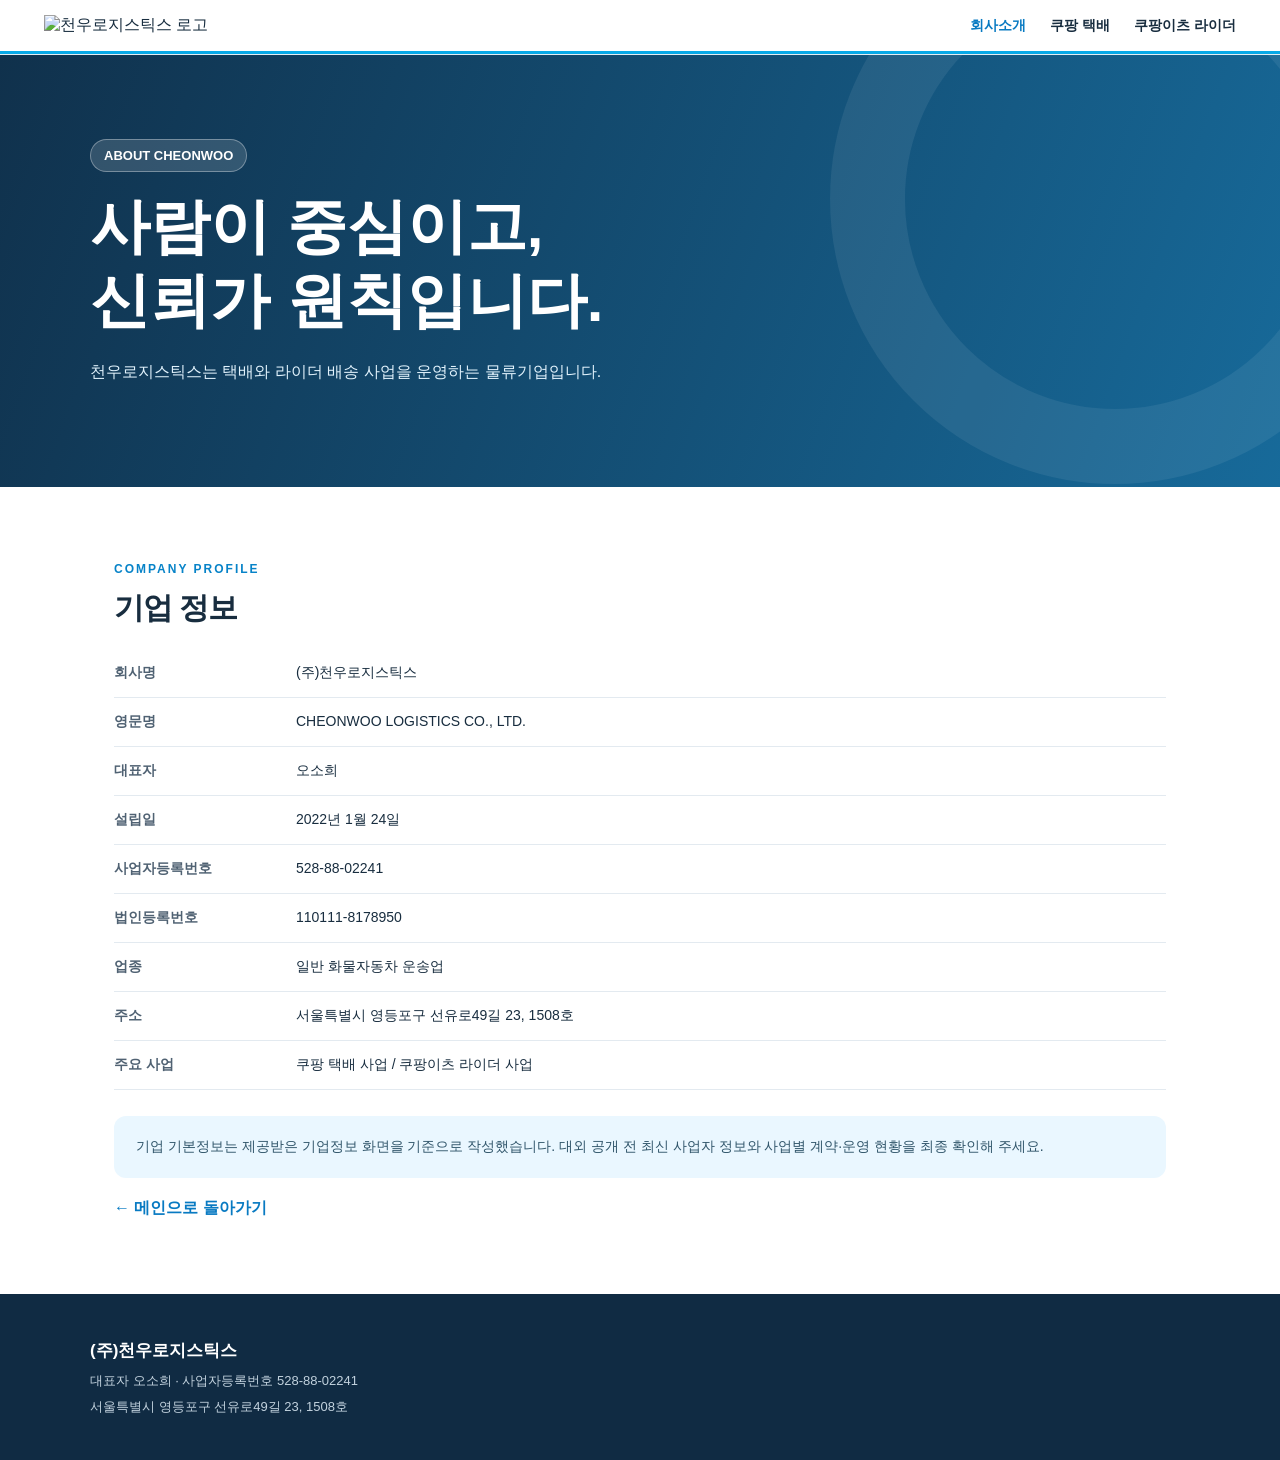
==== company.html @ d4494681 "Add files via upload" ====
<!doctype html><html lang="ko"><head><meta charset="utf-8"><meta name="viewport" content="width=device-width, initial-scale=1"><title>회사소개 | 천우로지스틱스</title><link rel="stylesheet" href="style.css"></head><body><header class="header"><div class="header-inner"><a href="index.html"><img class="logo" src="assets/logo.png" alt="천우로지스틱스 로고"></a><nav class="toplinks"><a class="active" href="company.html">회사소개</a><a href="parcel.html">쿠팡 택배</a><a href="rider.html">쿠팡이츠 라이더</a></nav></div></header><main><section class="subhero"><div class="subhero-inner"><span class="pill">ABOUT CHEONWOO</span><h1>사람이 중심이고,<br>신뢰가 원칙입니다.</h1><p>천우로지스틱스는 택배와 라이더 배송 사업을 운영하는 물류기업입니다.</p></div></section><section class="section"><div class="eyebrow">COMPANY PROFILE</div><h2>기업 정보</h2><div class="info"><strong>회사명</strong><span>(주)천우로지스틱스</span></div><div class="info"><strong>영문명</strong><span>CHEONWOO LOGISTICS CO., LTD.</span></div><div class="info"><strong>대표자</strong><span>오소희</span></div><div class="info"><strong>설립일</strong><span>2022년 1월 24일</span></div><div class="info"><strong>사업자등록번호</strong><span>528-88-02241</span></div><div class="info"><strong>법인등록번호</strong><span>110111-8178950</span></div><div class="info"><strong>업종</strong><span>일반 화물자동차 운송업</span></div><div class="info"><strong>주소</strong><span>서울특별시 영등포구 선유로49길 23, 1508호</span></div><div class="info"><strong>주요 사업</strong><span>쿠팡 택배 사업 / 쿠팡이츠 라이더 사업</span></div><div class="notice" style="margin-top:26px">기업 기본정보는 제공받은 기업정보 화면을 기준으로 작성했습니다. 대외 공개 전 최신 사업자 정보와 사업별 계약·운영 현황을 최종 확인해 주세요.</div><a class="return" href="index.html">← 메인으로 돌아가기</a></section></main><footer class="footer"><div class="footer-inner"><b>(주)천우로지스틱스</b><br>대표자 오소희 · 사업자등록번호 528-88-02241<br>서울특별시 영등포구 선유로49길 23, 1508호</div></footer></body></html>
---- style.css ----
:root{--navy:#102b43;--blue:#087ac2;--cyan:#12a9e8;--ink:#182d3f;--muted:#647584;--bg:#f5f8fb}*{box-sizing:border-box}body{margin:0;font-family:'Noto Sans KR','Malgun Gothic',Arial,sans-serif;color:var(--ink)}a{text-decoration:none;color:inherit}.header{background:#fff;position:sticky;top:0;z-index:10;box-shadow:0 1px 0 #e6edf3}.header-inner{max-width:1200px;margin:auto;padding:15px 24px;display:flex;align-items:center;justify-content:space-between;gap:22px}.logo{width:188px;max-height:62px;object-fit:contain}.toplinks{display:flex;gap:24px;font-size:14px;font-weight:700}.toplinks a:hover,.toplinks a.active{color:#087ac2}.intro{text-align:center;padding:65px 20px 34px}.eyebrow{color:#0783c8;font-weight:800;letter-spacing:2px;font-size:12px}.intro h1{font-size:clamp(30px,4.4vw,55px);line-height:1.25;margin:14px 0}.intro p{color:var(--muted);line-height:1.8;margin:0}.business-nav{display:grid;grid-template-columns:1fr 1fr;max-width:1200px;margin:0 auto 20px;padding:0 24px;gap:12px}.business-nav a{border:1px solid #dce7ee;border-radius:10px;padding:18px;text-align:center;font-size:17px;font-weight:800;background:#fff}.business-nav a:hover{background:#eaf7ff;border-color:#16a9e7}.hero-split{display:grid;grid-template-columns:1fr 1fr;min-height:510px}.hero-panel{position:relative;overflow:hidden;display:flex;align-items:flex-start;flex-direction:column;justify-content:center;padding:clamp(30px,5vw,90px);color:white;isolation:isolate}.hero-panel.parcel{background:linear-gradient(125deg,#10314c,#0b679d)}.hero-panel.rider{background:linear-gradient(125deg,#059bd8,#20c1e8)}.hero-panel:after{content:'';position:absolute;inset:auto -110px -190px auto;width:470px;height:470px;border:75px solid #ffffff12;border-radius:50%;z-index:-1}.hero-panel .tag{font-size:13px;font-weight:800;letter-spacing:2px;opacity:.85}.hero-panel h2{font-size:clamp(31px,3.6vw,52px);line-height:1.25;margin:22px 0}.hero-panel p{font-size:16px;line-height:1.9;max-width:420px;opacity:.92}.cta{display:inline-block;margin-top:22px;background:#fff;color:#0c527b;padding:14px 24px;border-radius:8px;font-weight:800}.illustration{position:absolute;right:12px;bottom:8px;width:clamp(160px,22vw,330px);opacity:.2;pointer-events:none}.section{max-width:1100px;margin:0 auto;padding:75px 24px}.section h2{font-size:30px;margin:12px 0 20px}.section .lead{line-height:1.9;color:var(--muted)}.cards{display:grid;grid-template-columns:repeat(3,1fr);gap:18px;margin-top:30px}.card{border:1px solid #e3eaf0;background:white;border-radius:16px;padding:26px;line-height:1.8}.card b{font-size:18px}.card p{color:var(--muted);font-size:14px}.number{display:inline-block;background:#eaf7ff;color:#087ac2;border-radius:8px;padding:5px 11px;font-weight:800;margin-bottom:12px}.soft{background:var(--bg)}.subhero{padding:85px 24px;background:linear-gradient(110deg,#10314c,#176a9a);color:white}.subhero.rider{background:linear-gradient(110deg,#075b93,#13afe4)}.subhero-inner{max-width:1100px;margin:auto}.subhero h1{font-size:clamp(34px,5vw,60px);line-height:1.24;margin:18px 0}.subhero p{line-height:1.85;max-width:650px;color:#e1f2fc}.pill{display:inline-block;padding:8px 13px;background:#ffffff25;border:1px solid #ffffff55;border-radius:40px;font-size:13px;font-weight:700}.info{display:grid;grid-template-columns:170px 1fr;border-bottom:1px solid #e3eaf0;padding:15px 0;font-size:14px;gap:12px}.info strong{color:#506273}.notice{background:#eaf7ff;border-radius:12px;padding:18px 22px;font-size:14px;line-height:1.8;color:#31566b}.footer{background:#102b43;color:#c2d2de;padding:40px 24px;font-size:13px;line-height:2}.footer-inner{max-width:1100px;margin:auto}.footer b{color:white;font-size:17px}.footer a{text-decoration:underline}.footer .links{display:flex;gap:20px;flex-wrap:wrap;margin:12px 0}.center{text-align:center}.two{display:grid;grid-template-columns:1fr 1fr;gap:20px}.return{color:#087ac2;font-weight:800;display:inline-block;margin-top:20px}@media(max-width:720px){.header-inner{padding:12px 16px}.logo{width:130px}.toplinks{gap:11px;font-size:11px}.intro{padding:42px 20px 25px}.hero-split,.cards,.two{grid-template-columns:1fr}.hero-panel{min-height:410px;padding:36px 26px}.hero-panel h2{font-size:38px}.business-nav{padding:0 12px;gap:8px}.business-nav a{font-size:14px;padding:13px 6px}.illustration{width:230px}.section{padding:55px 20px}.info{grid-template-columns:110px 1fr}.subhero{padding:65px 22px}}

/* V6: Paywatch daily settlement partnership */
.mou-section{background:#fff}.mou-layout{display:grid;grid-template-columns:1fr 1.08fr;gap:36px;align-items:center}.mou-copy h2{line-height:1.45}.mou-benefits{display:grid;gap:12px;margin-top:24px}.mou-benefits>div{border-left:3px solid #16a9e7;padding:3px 0 3px 14px;display:flex;flex-direction:column;gap:3px}.mou-benefits strong{font-size:16px}.mou-benefits span{font-size:13px;color:var(--muted)}.mou-photo{margin:0}.mou-photo img,.home-mou-photo img{width:100%;height:auto;display:block;border-radius:14px;box-shadow:0 12px 32px #102b4317}.mou-photo figcaption{color:var(--muted);font-size:12px;text-align:center;margin-top:10px}.home-partnership{background:#eff8fd}.home-partnership-inner{display:grid;grid-template-columns:1fr 1fr;gap:42px;align-items:center}.home-partnership h2{line-height:1.4}.partnership-link{display:inline-block;margin-top:18px;color:#087ac2;font-weight:800}.home-mou-photo{display:block}@media(max-width:720px){.mou-layout,.home-partnership-inner{grid-template-columns:1fr;gap:24px}.mou-copy h2{font-size:25px}.home-partnership-inner{padding-top:48px;padding-bottom:48px}}

/* V7 visual refresh */
.header{border-bottom:3px solid #08a9e7}.header-inner{max-width:1240px}
.intro{position:relative;overflow:hidden;text-align:left;padding:92px max(30px,calc((100vw - 1160px)/2)) 82px;background:radial-gradient(circle at 88% 35%,#d4f3ff 0,#e9faff 19%,transparent 40%),linear-gradient(115deg,#f8fcff,#eff9ff)}
.intro:before{content:"";position:absolute;width:400px;height:400px;border:68px solid #15a8e813;border-radius:50%;right:-110px;top:-95px}
.intro h1{position:relative;font-size:clamp(40px,5.5vw,74px);font-weight:900;letter-spacing:-.06em;line-height:1.19;margin:22px 0 24px}.intro h1 em{font-style:normal;color:#078fce}.intro p{font-size:17px;line-height:1.9;color:#486477}
.hero-kicker{display:inline-block;color:#087cb8;font-size:12px;letter-spacing:1px;font-weight:900;background:#fff;border:1px solid #d9effa;border-radius:30px;padding:11px 16px;box-shadow:0 5px 18px #0e81b10b}
.hero-actions{display:flex;gap:12px;flex-wrap:wrap;margin-top:32px}.primary-action,.secondary-action{display:inline-block;padding:16px 23px;border-radius:12px;font-weight:800;box-shadow:0 8px 22px #0b6d9c16}.primary-action{background:#079cda;color:#fff}.secondary-action{background:#fff;color:#087cb8;border:1px solid #cde9f5}
.trust-strip{display:flex;justify-content:center;align-items:center;gap:25px;background:#102b43;color:#fff;padding:18px 15px;font-size:12px;font-weight:900;letter-spacing:2px}.trust-strip i{height:4px;width:4px;background:#22d5c2;border-radius:50%}
.business-nav{margin-top:32px;margin-bottom:24px}.business-nav a{border-radius:14px;border-color:#cfe7f2;box-shadow:0 5px 20px #102b4308}
.hero-split{gap:18px;max-width:1200px;margin:0 auto 40px;padding:0 24px;min-height:440px}.hero-panel{min-height:440px;border-radius:23px;padding:55px;box-shadow:0 18px 35px #143b5417}.hero-panel.parcel{background:linear-gradient(135deg,#102e4d,#086a9f)}.hero-panel.rider{background:linear-gradient(135deg,#087bc0,#13b9e9)}.hero-panel h2{font-size:clamp(30px,3.4vw,48px);margin:18px 0 6px}
.service-chip{margin-top:15px;padding:7px 12px;background:#ffffff2c;border:1px solid #ffffff5c;border-radius:40px;font-size:12px;font-weight:800}.hero-panel .cta{border-radius:10px;box-shadow:0 7px 15px #001b2917}
.home-partnership{background:linear-gradient(110deg,#eefaff,#eaf6fc)}.partner-badge{display:inline-block;background:#d6f4e9;color:#0c8a6d;padding:7px 12px;border-radius:30px;font-size:12px;font-weight:900;margin-top:15px}
.section h2{letter-spacing:-.04em}.card{box-shadow:0 9px 24px #122f4508;border:1px solid #e2eef5;transition:transform .2s,box-shadow .2s}.card:hover{transform:translateY(-4px);box-shadow:0 16px 35px #122f4517}.subhero{position:relative;overflow:hidden}.subhero:after{content:"";position:absolute;right:-120px;top:-140px;width:420px;height:420px;border:75px solid #ffffff12;border-radius:50%;pointer-events:none}
@media(max-width:720px){.intro{padding:64px 22px 58px}.intro h1{font-size:clamp(36px,8vw,51px)}.intro p{font-size:15px}.intro p br{display:none}.hero-actions{gap:9px}.primary-action,.secondary-action{padding:14px 16px;font-size:13px}.trust-strip{gap:10px;font-size:9px;letter-spacing:.8px}.hero-split{padding:0 14px;gap:14px}.hero-panel{min-height:375px;padding:34px 28px;border-radius:18px}.business-nav{margin-top:20px}}
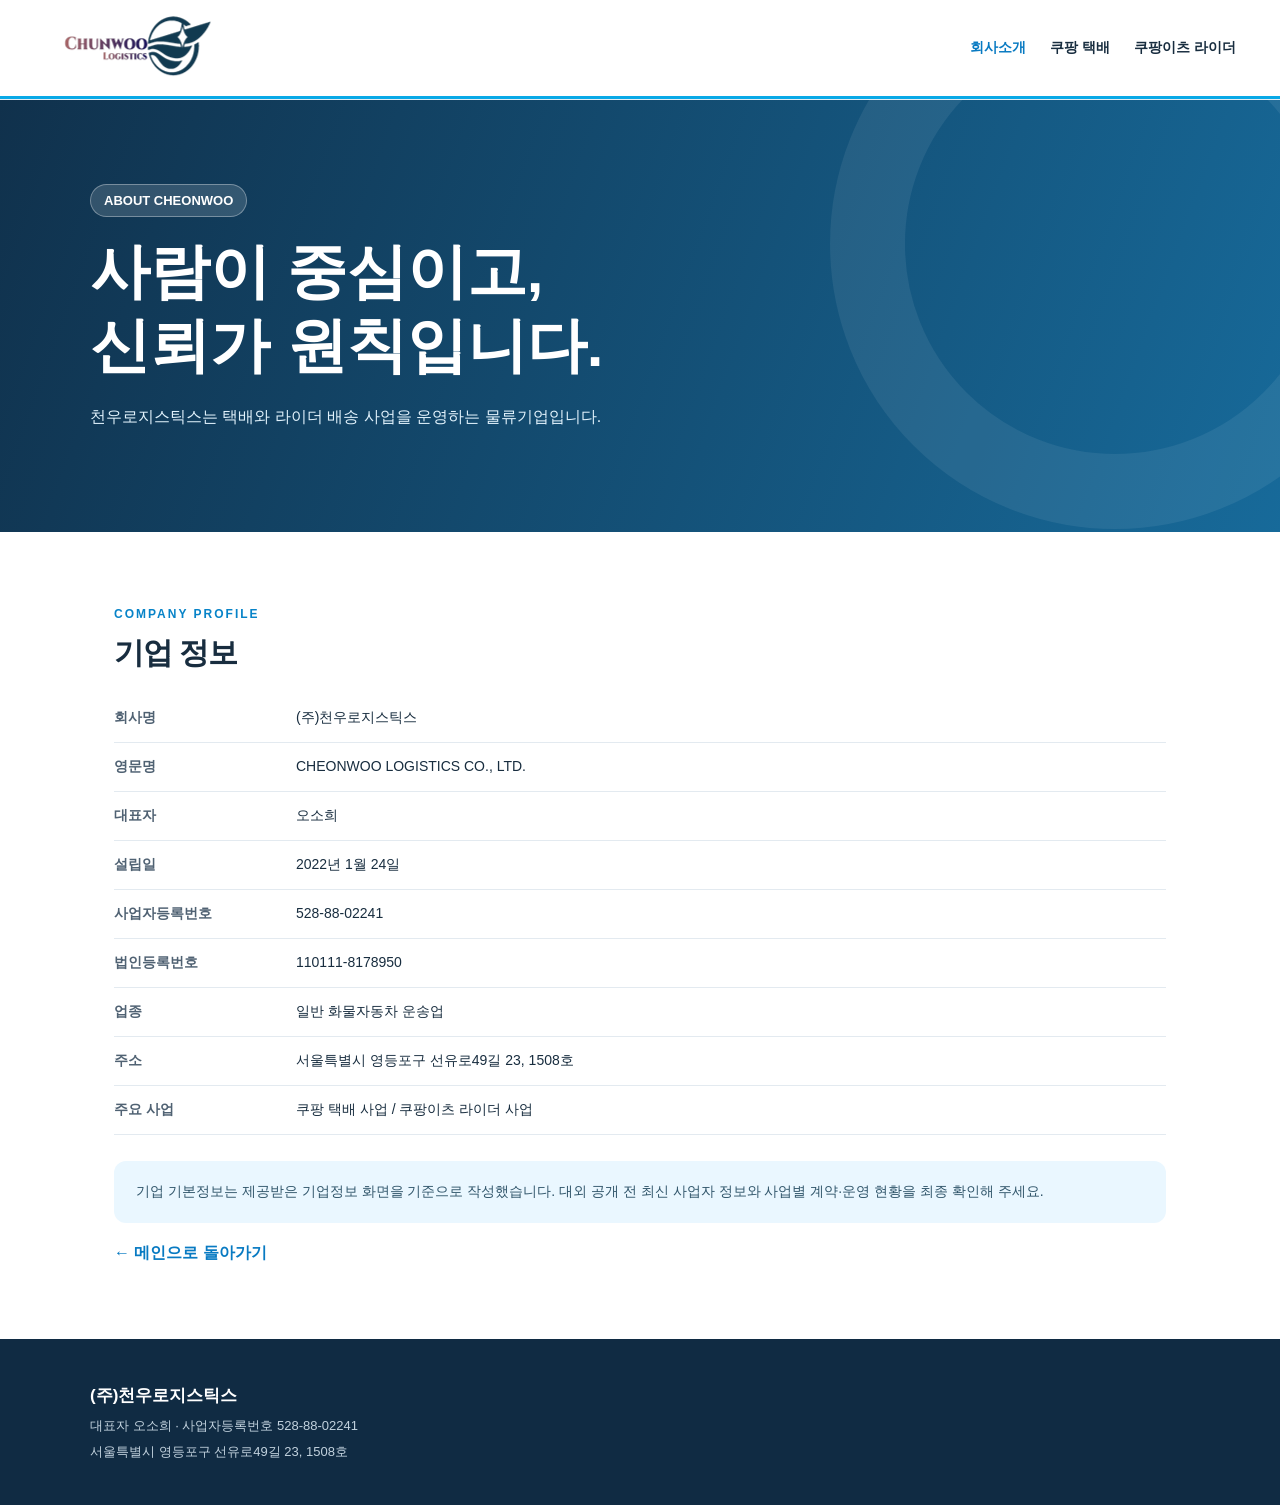
==== commit 2a013b2c: "Update company.html" ====
--- a/company.html
+++ b/company.html
@@ -1 +1 @@
-<!doctype html><html lang="ko"><head><meta charset="utf-8"><meta name="viewport" content="width=device-width, initial-scale=1"><title>회사소개 | 천우로지스틱스</title><link rel="stylesheet" href="style.css"></head><body><header class="header"><div class="header-inner"><a href="index.html"><img class="logo" src="assets/logo.png" alt="천우로지스틱스 로고"></a><nav class="toplinks"><a class="active" href="company.html">회사소개</a><a href="parcel.html">쿠팡 택배</a><a href="rider.html">쿠팡이츠 라이더</a></nav></div></header><main><section class="subhero"><div class="subhero-inner"><span class="pill">ABOUT CHEONWOO</span><h1>사람이 중심이고,<br>신뢰가 원칙입니다.</h1><p>천우로지스틱스는 택배와 라이더 배송 사업을 운영하는 물류기업입니다.</p></div></section><section class="section"><div class="eyebrow">COMPANY PROFILE</div><h2>기업 정보</h2><div class="info"><strong>회사명</strong><span>(주)천우로지스틱스</span></div><div class="info"><strong>영문명</strong><span>CHEONWOO LOGISTICS CO., LTD.</span></div><div class="info"><strong>대표자</strong><span>오소희</span></div><div class="info"><strong>설립일</strong><span>2022년 1월 24일</span></div><div class="info"><strong>사업자등록번호</strong><span>528-88-02241</span></div><div class="info"><strong>법인등록번호</strong><span>110111-8178950</span></div><div class="info"><strong>업종</strong><span>일반 화물자동차 운송업</span></div><div class="info"><strong>주소</strong><span>서울특별시 영등포구 선유로49길 23, 1508호</span></div><div class="info"><strong>주요 사업</strong><span>쿠팡 택배 사업 / 쿠팡이츠 라이더 사업</span></div><div class="notice" style="margin-top:26px">기업 기본정보는 제공받은 기업정보 화면을 기준으로 작성했습니다. 대외 공개 전 최신 사업자 정보와 사업별 계약·운영 현황을 최종 확인해 주세요.</div><a class="return" href="index.html">← 메인으로 돌아가기</a></section></main><footer class="footer"><div class="footer-inner"><b>(주)천우로지스틱스</b><br>대표자 오소희 · 사업자등록번호 528-88-02241<br>서울특별시 영등포구 선유로49길 23, 1508호</div></footer></body></html>
+<!doctype html><html lang="ko"><head><meta charset="utf-8"><meta name="viewport" content="width=device-width, initial-scale=1"><title>회사소개 | 천우로지스틱스</title><link rel="stylesheet" href="style.css"></head><body><header class="header"><div class="header-inner"><a href="index.html"><img class="logo" src="logo.png" alt="천우로지스틱스 로고"></a><nav class="toplinks"><a class="active" href="company.html">회사소개</a><a href="parcel.html">쿠팡 택배</a><a href="rider.html">쿠팡이츠 라이더</a></nav></div></header><main><section class="subhero"><div class="subhero-inner"><span class="pill">ABOUT CHEONWOO</span><h1>사람이 중심이고,<br>신뢰가 원칙입니다.</h1><p>천우로지스틱스는 택배와 라이더 배송 사업을 운영하는 물류기업입니다.</p></div></section><section class="section"><div class="eyebrow">COMPANY PROFILE</div><h2>기업 정보</h2><div class="info"><strong>회사명</strong><span>(주)천우로지스틱스</span></div><div class="info"><strong>영문명</strong><span>CHEONWOO LOGISTICS CO., LTD.</span></div><div class="info"><strong>대표자</strong><span>오소희</span></div><div class="info"><strong>설립일</strong><span>2022년 1월 24일</span></div><div class="info"><strong>사업자등록번호</strong><span>528-88-02241</span></div><div class="info"><strong>법인등록번호</strong><span>110111-8178950</span></div><div class="info"><strong>업종</strong><span>일반 화물자동차 운송업</span></div><div class="info"><strong>주소</strong><span>서울특별시 영등포구 선유로49길 23, 1508호</span></div><div class="info"><strong>주요 사업</strong><span>쿠팡 택배 사업 / 쿠팡이츠 라이더 사업</span></div><div class="notice" style="margin-top:26px">기업 기본정보는 제공받은 기업정보 화면을 기준으로 작성했습니다. 대외 공개 전 최신 사업자 정보와 사업별 계약·운영 현황을 최종 확인해 주세요.</div><a class="return" href="index.html">← 메인으로 돌아가기</a></section></main><footer class="footer"><div class="footer-inner"><b>(주)천우로지스틱스</b><br>대표자 오소희 · 사업자등록번호 528-88-02241<br>서울특별시 영등포구 선유로49길 23, 1508호</div></footer></body></html>
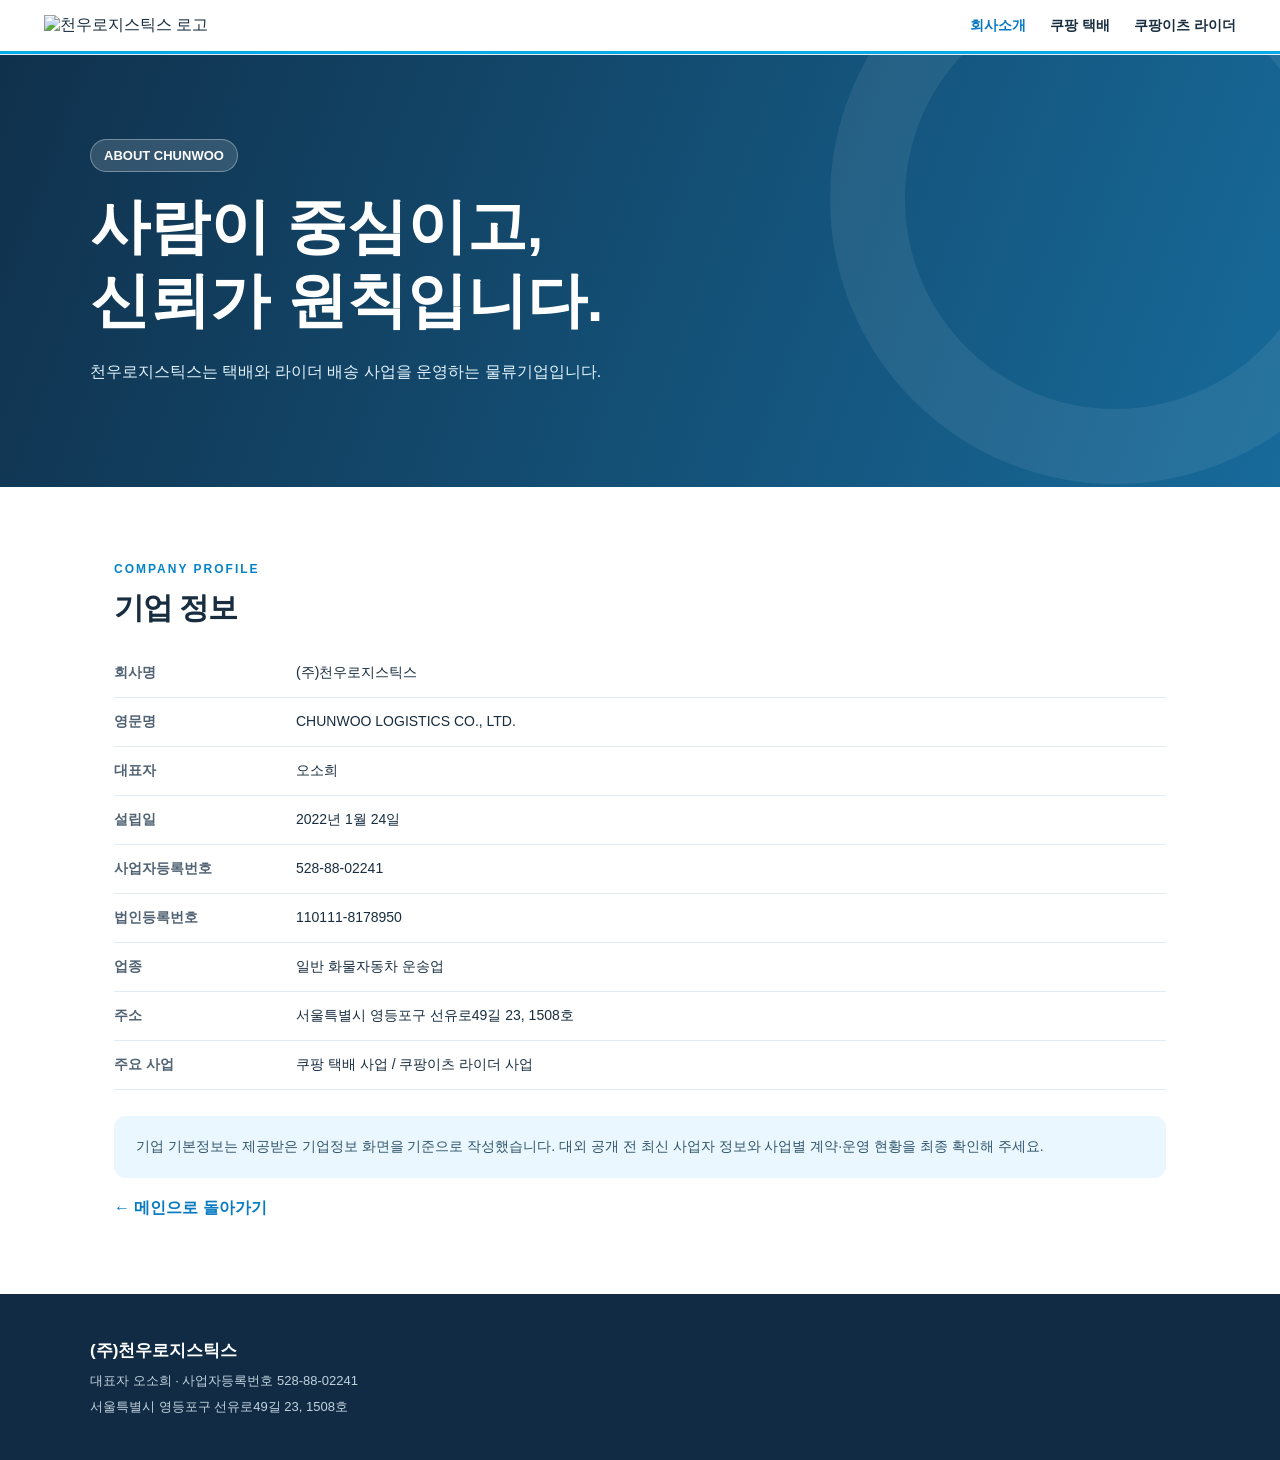
==== commit 0c8b8a1e: "Add files via upload" ====
--- a/company.html
+++ b/company.html
@@ -1 +1 @@
-<!doctype html><html lang="ko"><head><meta charset="utf-8"><meta name="viewport" content="width=device-width, initial-scale=1"><title>회사소개 | 천우로지스틱스</title><link rel="stylesheet" href="style.css"></head><body><header class="header"><div class="header-inner"><a href="index.html"><img class="logo" src="logo.png" alt="천우로지스틱스 로고"></a><nav class="toplinks"><a class="active" href="company.html">회사소개</a><a href="parcel.html">쿠팡 택배</a><a href="rider.html">쿠팡이츠 라이더</a></nav></div></header><main><section class="subhero"><div class="subhero-inner"><span class="pill">ABOUT CHEONWOO</span><h1>사람이 중심이고,<br>신뢰가 원칙입니다.</h1><p>천우로지스틱스는 택배와 라이더 배송 사업을 운영하는 물류기업입니다.</p></div></section><section class="section"><div class="eyebrow">COMPANY PROFILE</div><h2>기업 정보</h2><div class="info"><strong>회사명</strong><span>(주)천우로지스틱스</span></div><div class="info"><strong>영문명</strong><span>CHEONWOO LOGISTICS CO., LTD.</span></div><div class="info"><strong>대표자</strong><span>오소희</span></div><div class="info"><strong>설립일</strong><span>2022년 1월 24일</span></div><div class="info"><strong>사업자등록번호</strong><span>528-88-02241</span></div><div class="info"><strong>법인등록번호</strong><span>110111-8178950</span></div><div class="info"><strong>업종</strong><span>일반 화물자동차 운송업</span></div><div class="info"><strong>주소</strong><span>서울특별시 영등포구 선유로49길 23, 1508호</span></div><div class="info"><strong>주요 사업</strong><span>쿠팡 택배 사업 / 쿠팡이츠 라이더 사업</span></div><div class="notice" style="margin-top:26px">기업 기본정보는 제공받은 기업정보 화면을 기준으로 작성했습니다. 대외 공개 전 최신 사업자 정보와 사업별 계약·운영 현황을 최종 확인해 주세요.</div><a class="return" href="index.html">← 메인으로 돌아가기</a></section></main><footer class="footer"><div class="footer-inner"><b>(주)천우로지스틱스</b><br>대표자 오소희 · 사업자등록번호 528-88-02241<br>서울특별시 영등포구 선유로49길 23, 1508호</div></footer></body></html>
+<!doctype html><html lang="ko"><head><meta charset="utf-8"><meta name="viewport" content="width=device-width, initial-scale=1"><title>회사소개 | 천우로지스틱스</title><link rel="stylesheet" href="style.css"></head><body><header class="header"><div class="header-inner"><a href="index.html"><img class="logo" src="assets/logo.png" alt="천우로지스틱스 로고"></a><nav class="toplinks"><a class="active" href="company.html">회사소개</a><a href="parcel.html">쿠팡 택배</a><a href="rider.html">쿠팡이츠 라이더</a></nav></div></header><main><section class="subhero"><div class="subhero-inner"><span class="pill">ABOUT CHUNWOO</span><h1>사람이 중심이고,<br>신뢰가 원칙입니다.</h1><p>천우로지스틱스는 택배와 라이더 배송 사업을 운영하는 물류기업입니다.</p></div></section><section class="section"><div class="eyebrow">COMPANY PROFILE</div><h2>기업 정보</h2><div class="info"><strong>회사명</strong><span>(주)천우로지스틱스</span></div><div class="info"><strong>영문명</strong><span>CHUNWOO LOGISTICS CO., LTD.</span></div><div class="info"><strong>대표자</strong><span>오소희</span></div><div class="info"><strong>설립일</strong><span>2022년 1월 24일</span></div><div class="info"><strong>사업자등록번호</strong><span>528-88-02241</span></div><div class="info"><strong>법인등록번호</strong><span>110111-8178950</span></div><div class="info"><strong>업종</strong><span>일반 화물자동차 운송업</span></div><div class="info"><strong>주소</strong><span>서울특별시 영등포구 선유로49길 23, 1508호</span></div><div class="info"><strong>주요 사업</strong><span>쿠팡 택배 사업 / 쿠팡이츠 라이더 사업</span></div><div class="notice" style="margin-top:26px">기업 기본정보는 제공받은 기업정보 화면을 기준으로 작성했습니다. 대외 공개 전 최신 사업자 정보와 사업별 계약·운영 현황을 최종 확인해 주세요.</div><a class="return" href="index.html">← 메인으로 돌아가기</a></section></main><footer class="footer"><div class="footer-inner"><b>(주)천우로지스틱스</b><br>대표자 오소희 · 사업자등록번호 528-88-02241<br>서울특별시 영등포구 선유로49길 23, 1508호</div></footer></body></html>
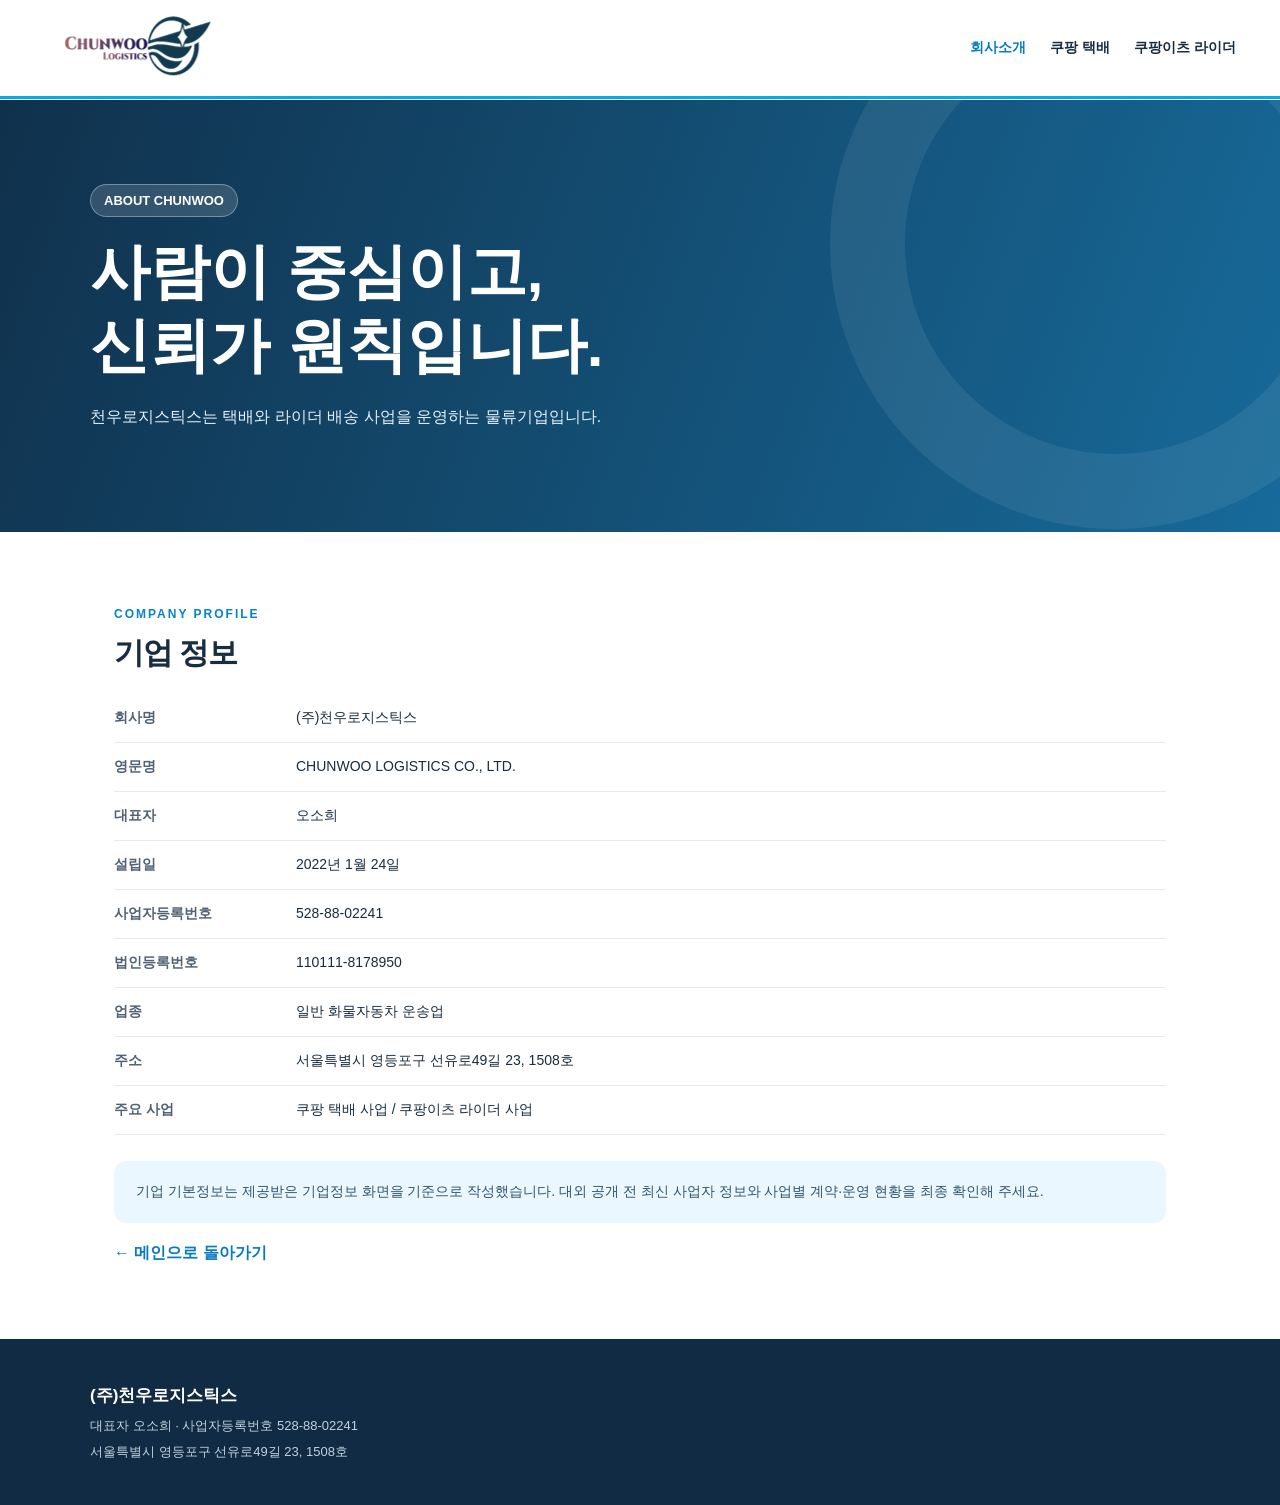
==== commit 2c4a37fd: "Update company.html" ====
--- a/company.html
+++ b/company.html
@@ -1 +1 @@
-<!doctype html><html lang="ko"><head><meta charset="utf-8"><meta name="viewport" content="width=device-width, initial-scale=1"><title>회사소개 | 천우로지스틱스</title><link rel="stylesheet" href="style.css"></head><body><header class="header"><div class="header-inner"><a href="index.html"><img class="logo" src="assets/logo.png" alt="천우로지스틱스 로고"></a><nav class="toplinks"><a class="active" href="company.html">회사소개</a><a href="parcel.html">쿠팡 택배</a><a href="rider.html">쿠팡이츠 라이더</a></nav></div></header><main><section class="subhero"><div class="subhero-inner"><span class="pill">ABOUT CHUNWOO</span><h1>사람이 중심이고,<br>신뢰가 원칙입니다.</h1><p>천우로지스틱스는 택배와 라이더 배송 사업을 운영하는 물류기업입니다.</p></div></section><section class="section"><div class="eyebrow">COMPANY PROFILE</div><h2>기업 정보</h2><div class="info"><strong>회사명</strong><span>(주)천우로지스틱스</span></div><div class="info"><strong>영문명</strong><span>CHUNWOO LOGISTICS CO., LTD.</span></div><div class="info"><strong>대표자</strong><span>오소희</span></div><div class="info"><strong>설립일</strong><span>2022년 1월 24일</span></div><div class="info"><strong>사업자등록번호</strong><span>528-88-02241</span></div><div class="info"><strong>법인등록번호</strong><span>110111-8178950</span></div><div class="info"><strong>업종</strong><span>일반 화물자동차 운송업</span></div><div class="info"><strong>주소</strong><span>서울특별시 영등포구 선유로49길 23, 1508호</span></div><div class="info"><strong>주요 사업</strong><span>쿠팡 택배 사업 / 쿠팡이츠 라이더 사업</span></div><div class="notice" style="margin-top:26px">기업 기본정보는 제공받은 기업정보 화면을 기준으로 작성했습니다. 대외 공개 전 최신 사업자 정보와 사업별 계약·운영 현황을 최종 확인해 주세요.</div><a class="return" href="index.html">← 메인으로 돌아가기</a></section></main><footer class="footer"><div class="footer-inner"><b>(주)천우로지스틱스</b><br>대표자 오소희 · 사업자등록번호 528-88-02241<br>서울특별시 영등포구 선유로49길 23, 1508호</div></footer></body></html>
+<!doctype html><html lang="ko"><head><meta charset="utf-8"><meta name="viewport" content="width=device-width, initial-scale=1"><title>회사소개 | 천우로지스틱스</title><link rel="stylesheet" href="style.css"></head><body><header class="header"><div class="header-inner"><a href="index.html"><img class="logo" src="logo.png" alt="천우로지스틱스 로고"></a><nav class="toplinks"><a class="active" href="company.html">회사소개</a><a href="parcel.html">쿠팡 택배</a><a href="rider.html">쿠팡이츠 라이더</a></nav></div></header><main><section class="subhero"><div class="subhero-inner"><span class="pill">ABOUT CHUNWOO</span><h1>사람이 중심이고,<br>신뢰가 원칙입니다.</h1><p>천우로지스틱스는 택배와 라이더 배송 사업을 운영하는 물류기업입니다.</p></div></section><section class="section"><div class="eyebrow">COMPANY PROFILE</div><h2>기업 정보</h2><div class="info"><strong>회사명</strong><span>(주)천우로지스틱스</span></div><div class="info"><strong>영문명</strong><span>CHUNWOO LOGISTICS CO., LTD.</span></div><div class="info"><strong>대표자</strong><span>오소희</span></div><div class="info"><strong>설립일</strong><span>2022년 1월 24일</span></div><div class="info"><strong>사업자등록번호</strong><span>528-88-02241</span></div><div class="info"><strong>법인등록번호</strong><span>110111-8178950</span></div><div class="info"><strong>업종</strong><span>일반 화물자동차 운송업</span></div><div class="info"><strong>주소</strong><span>서울특별시 영등포구 선유로49길 23, 1508호</span></div><div class="info"><strong>주요 사업</strong><span>쿠팡 택배 사업 / 쿠팡이츠 라이더 사업</span></div><div class="notice" style="margin-top:26px">기업 기본정보는 제공받은 기업정보 화면을 기준으로 작성했습니다. 대외 공개 전 최신 사업자 정보와 사업별 계약·운영 현황을 최종 확인해 주세요.</div><a class="return" href="index.html">← 메인으로 돌아가기</a></section></main><footer class="footer"><div class="footer-inner"><b>(주)천우로지스틱스</b><br>대표자 오소희 · 사업자등록번호 528-88-02241<br>서울특별시 영등포구 선유로49길 23, 1508호</div></footer></body></html>
